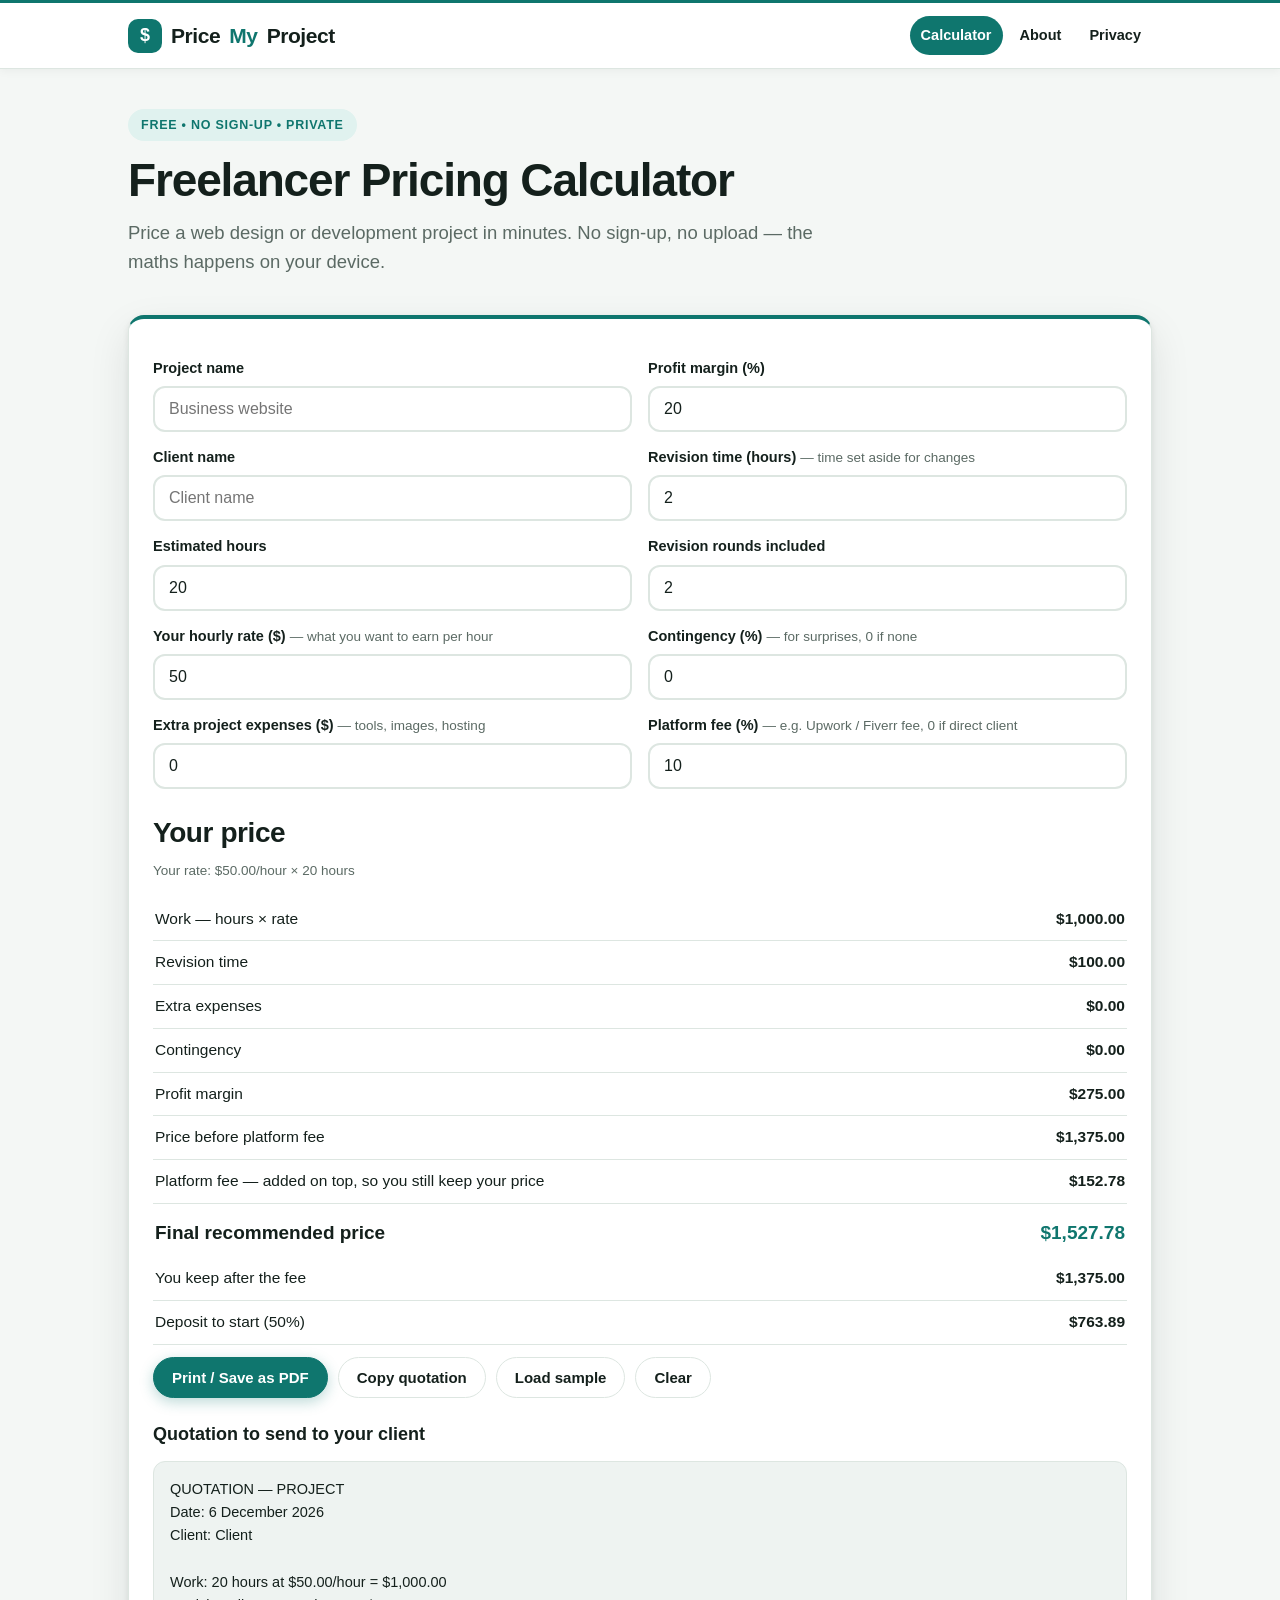
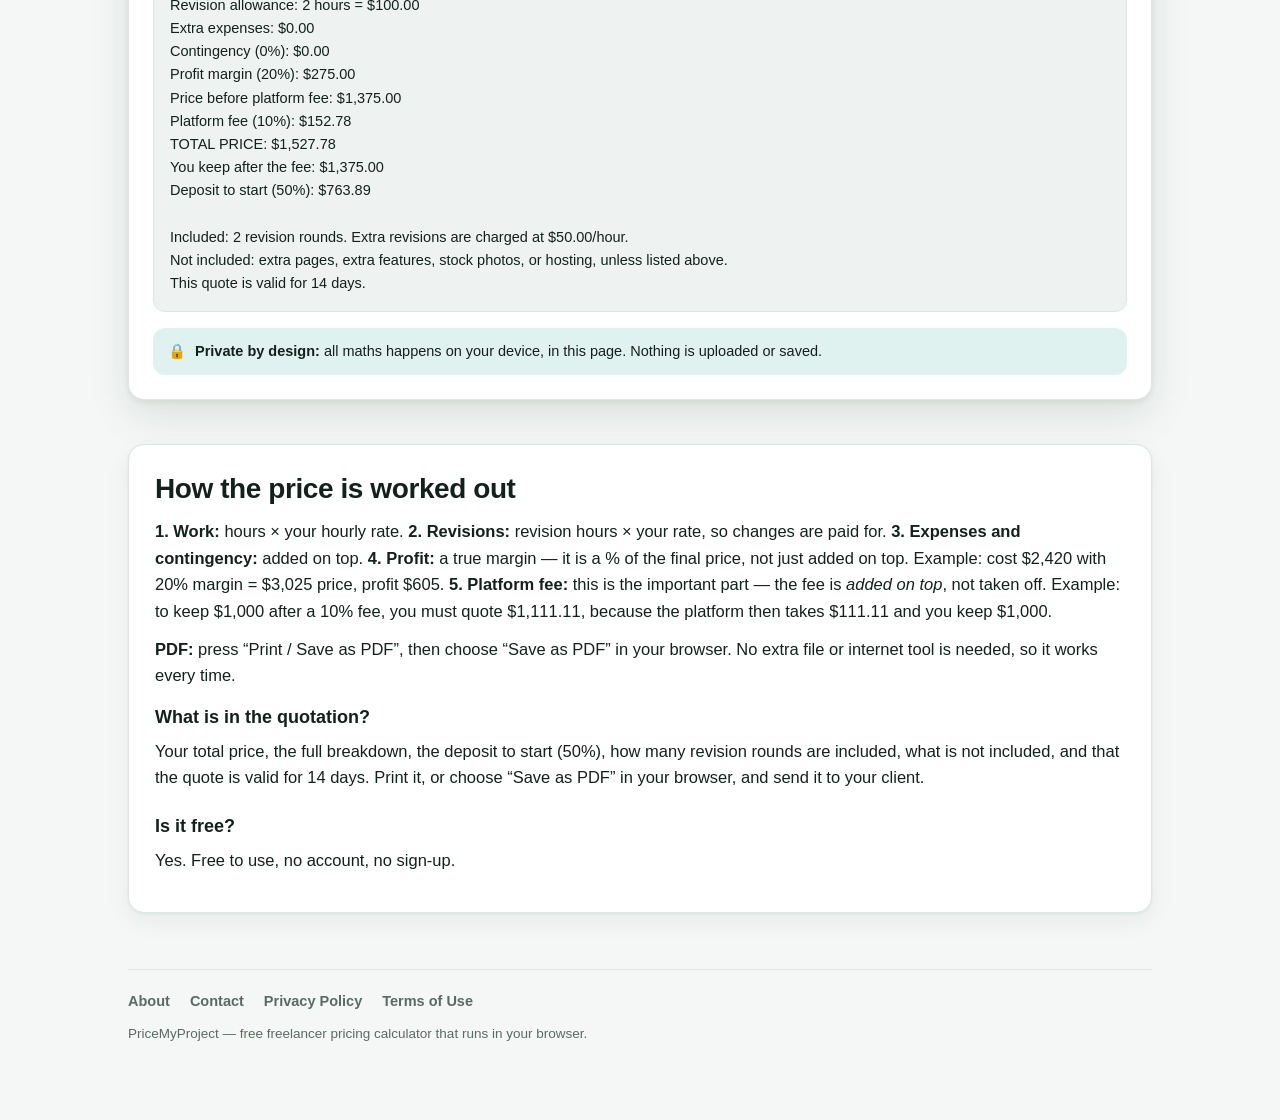
==== index.html @ f0bb650f "Add Freelancer Pricing Calculator — free static site with true-margin maths and print-to-PDF quotati" ====
<!doctype html>
<html lang="en">
<head>
<meta charset="utf-8"/>
<meta name="viewport" content="width=device-width, initial-scale=1, viewport-fit=cover"/>
<meta name="color-scheme" content="light dark"/>
<link rel="icon" href="data:,"/>
<title>Freelancer Pricing Calculator — Price Your Project</title>
<meta name="description" content="Free freelancer pricing calculator for web designers and developers. Enter your hours, rate, expenses, profit margin and revision time, and get a clear project price with a printable quotation."/>
<link rel="canonical" href="https://datawithsaqib.github.io/freelancer-pricing-calculator/"/>
<meta property="og:title" content="Freelancer Pricing Calculator"/>
<meta property="og:description" content="Price a freelance project in minutes. Clear breakdown, platform fee handled correctly, and a printable quotation."/>
<meta property="og:type" content="website"/>
<meta property="og:url" content="https://datawithsaqib.github.io/freelancer-pricing-calculator/"/>
<link rel="stylesheet" href="assets/style.css"/>
</head>
<body>
<header class="site-header">
  <div class="wrap">
    <a class="logo" href="./">Price<span>My</span>Project</a>
    <nav class="main-nav" aria-label="Main navigation">
      <a href="./" aria-current="page">Calculator</a>
      <a href="about/">About</a>
      <a href="privacy/">Privacy</a>
    </nav>
  </div>
</header>
<div class="wrap">
<main>
  <header class="hero">
    <h1>Freelancer Pricing Calculator</h1>
    <p class="lede">Price a web design or development project in minutes. No sign-up, no upload — the maths happens on your device.</p>
  </header>

  <section aria-label="Pricing calculator" style="margin-top:20px">
    <div class="card tool-card">
      <div class="grid2">
        <div>
          <label class="field" for="project">Project name</label>
          <input type="text" id="project" placeholder="Business website"/>
          <label class="field" for="client">Client name</label>
          <input type="text" id="client" placeholder="Client name"/>
          <label class="field" for="hours">Estimated hours</label>
          <input type="number" id="hours" min="0" step="0.5" value="20"/>
          <label class="field" for="rate">Your hourly rate ($) <span>— what you want to earn per hour</span></label>
          <input type="number" id="rate" min="0" step="1" value="50"/>
          <label class="field" for="expenses">Extra project expenses ($) <span>— tools, images, hosting</span></label>
          <input type="number" id="expenses" min="0" step="1" value="0"/>
        </div>
        <div>
          <label class="field" for="margin">Profit margin (%)</label>
          <input type="number" id="margin" min="0" step="1" value="20"/>
          <label class="field" for="revHours">Revision time (hours) <span>— time set aside for changes</span></label>
          <input type="number" id="revHours" min="0" step="0.5" value="2"/>
          <label class="field" for="rounds">Revision rounds included</label>
          <input type="number" id="rounds" min="0" step="1" value="2"/>
          <label class="field" for="contingency">Contingency (%) <span>— for surprises, 0 if none</span></label>
          <input type="number" id="contingency" min="0" step="1" value="0"/>
          <label class="field" for="fee">Platform fee (%) <span>— e.g. Upwork / Fiverr fee, 0 if direct client</span></label>
          <input type="number" id="fee" min="0" max="99" step="1" value="10"/>
        </div>
      </div>

      <h2 style="margin-top:26px">Your price</h2>
      <p class="small" id="rRateNote"></p>
      <ul class="breakdown">
        <li><span>Work — hours × rate</span><b id="rLabour">$0.00</b></li>
        <li><span>Revision time</span><b id="rRevision">$0.00</b></li>
        <li><span>Extra expenses</span><b id="rExpenses">$0.00</b></li>
        <li><span>Contingency</span><b id="rCont">$0.00</b></li>
        <li><span>Profit margin</span><b id="rProfit">$0.00</b></li>
        <li><span>Price before platform fee</span><b id="rBeforeFee">$0.00</b></li>
        <li><span>Platform fee — added on top, so you still keep your price</span><b id="rFee">$0.00</b></li>
        <li class="total"><span>Final recommended price</span><b id="rFinal">$0.00</b></li>
        <li><span>You keep after the fee</span><b id="rKeep">$0.00</b></li>
        <li><span>Deposit to start (50%)</span><b id="rDeposit">$0.00</b></li>
      </ul>

      <div class="btnrow">
        <button class="btn primary" id="btnPrint" type="button">Print / Save as PDF</button>
        <button class="btn" id="btnCopy" type="button">Copy quotation</button>
        <button class="btn" id="btnSample" type="button">Load sample</button>
        <button class="btn" id="btnClear" type="button">Clear</button>
        <span class="small" id="copyMsg" role="status"></span>
      </div>

      <h3 style="margin-top:22px">Quotation to send to your client</h3>
      <div class="quote" id="quoteText"></div>

      <div class="privacy-note">
        <span aria-hidden="true">🔒</span>
        <span><strong>Private by design:</strong> all maths happens on your device, in this page. Nothing is uploaded or saved.</span>
      </div>
    </div>
  </section>

  <section class="info-card" aria-label="How it works">
    <h2>How the price is worked out</h2>
    <p><strong>1. Work:</strong> hours × your hourly rate. <strong>2. Revisions:</strong> revision hours × your rate, so changes are paid for. <strong>3. Expenses and contingency:</strong> added on top. <strong>4. Profit:</strong> a true margin — it is a % of the final price, not just added on top. Example: cost $2,420 with 20% margin = $3,025 price, profit $605. <strong>5. Platform fee:</strong> this is the important part — the fee is <em>added on top</em>, not taken off. Example: to keep $1,000 after a 10% fee, you must quote $1,111.11, because the platform then takes $111.11 and you keep $1,000.</p>
    <p><strong>PDF:</strong> press “Print / Save as PDF”, then choose “Save as PDF” in your browser. No extra file or internet tool is needed, so it works every time.</p>
    <h3>What is in the quotation?</h3>
    <p>Your total price, the full breakdown, the deposit to start (50%), how many revision rounds are included, what is not included, and that the quote is valid for 14 days. Print it, or choose “Save as PDF” in your browser, and send it to your client.</p>
    <h3>Is it free?</h3>
    <p>Yes. Free to use, no account, no sign-up.</p>
  </section>
</main>
<footer class="site-footer">
  <nav aria-label="Footer">
    <a href="about/">About</a>
    <a href="contact/">Contact</a>
    <a href="privacy/">Privacy Policy</a>
    <a href="terms/">Terms of Use</a>
  </nav>
  <p class="small">PriceMyProject — free freelancer pricing calculator that runs in your browser.</p>
</footer>
</div>
<script src="assets/app.js"></script>
</body>
</html>
---- assets/style.css ----
/* Freelancer Pricing Calculator — shared styles. No external fonts or scripts. */
:root{
  --bg:#f4f7f5; --surface:#ffffff; --surface2:#eef3f1; --ink:#14201c; --muted:#5b6a64;
  --line:#dde6e1; --accent:#0f766e; --accent-dark:#0b5e57; --accent-ink:#ffffff;
  --accent-soft:#e0f2ef; --accent-tint:#f0faf8;
  --radius:16px; --radius-sm:12px;
  --shadow:0 1px 3px rgba(20,32,28,.06),0 8px 24px rgba(20,32,28,.06);
  --shadow-lg:0 2px 6px rgba(20,32,28,.08),0 16px 40px rgba(20,32,28,.10);
}
@media (prefers-color-scheme: dark){
  :root{
    --bg:#101614; --surface:#1a211e; --surface2:#222c27; --ink:#e9efec; --muted:#a6b3ac;
    --line:#313d37; --accent:#2dd4bf; --accent-dark:#5eead4; --accent-ink:#06231f;
    --accent-soft:#123a36; --accent-tint:#142522;
    --shadow:0 1px 3px rgba(0,0,0,.3),0 8px 24px rgba(0,0,0,.3);
    --shadow-lg:0 2px 6px rgba(0,0,0,.35),0 16px 40px rgba(0,0,0,.4);
  }
}
*{box-sizing:border-box}
html{scroll-behavior:smooth}
body{margin:0;background:var(--bg);color:var(--ink);font-family:-apple-system,BlinkMacSystemFont,"Segoe UI",Roboto,Helvetica,Arial,sans-serif;line-height:1.6;font-size:16.5px}
.wrap{max-width:1060px;margin:0 auto;padding:0 18px 64px}
h1{font-size:clamp(32px,5.5vw,46px);line-height:1.1;margin:0 0 12px;letter-spacing:-.025em;font-weight:800}
h2{font-size:clamp(22px,3.4vw,28px);line-height:1.25;margin:0 0 10px;letter-spacing:-.015em;font-weight:750}
h3{font-size:18px;margin:0 0 6px;font-weight:700}
p{margin:0 0 12px}
.small{font-size:13.5px;color:var(--muted)}
a{color:var(--accent)}
a:hover{color:var(--accent-dark)}
.sr{position:absolute;width:1px;height:1px;overflow:hidden;clip:rect(0 0 0 0)}

/* Header — sticky, with a teal top edge */
.site-header{position:sticky;top:0;z-index:20;background:var(--surface);border-top:3px solid var(--accent);border-bottom:1px solid var(--line);box-shadow:0 1px 10px rgba(20,32,28,.06)}
.site-header .wrap{display:flex;flex-wrap:wrap;align-items:center;gap:6px 22px;padding-top:13px;padding-bottom:13px}
.logo{display:inline-flex;align-items:center;gap:9px;font-size:21px;font-weight:800;letter-spacing:-.02em;color:var(--ink);text-decoration:none}
.logo::before{content:"$";display:inline-grid;place-items:center;width:34px;height:34px;border-radius:10px;background:var(--accent);color:var(--accent-ink);font-size:18px;font-weight:800;letter-spacing:0;flex:none}
.logo span{color:var(--accent)}
.main-nav{display:flex;flex-wrap:wrap;align-items:center;gap:2px 6px;margin-left:auto}
.main-nav a{color:var(--ink);text-decoration:none;font-size:14.5px;font-weight:600;padding:8px 11px;border-radius:999px}
.main-nav a:hover{background:var(--accent-soft);color:var(--accent)}
.main-nav a[aria-current="page"]{background:var(--accent);color:var(--accent-ink)}
.main-nav details{position:relative}
.main-nav summary{cursor:pointer;font-size:14.5px;font-weight:600;list-style:none;padding:8px 11px;border-radius:999px}
.main-nav summary:hover{background:var(--accent-soft);color:var(--accent)}
.main-nav summary::-webkit-details-marker{display:none}
.main-nav details .menu{position:absolute;right:0;top:calc(100% + 6px);z-index:10;min-width:230px;background:var(--surface);border:1px solid var(--line);border-radius:12px;padding:6px;box-shadow:var(--shadow-lg)}
.main-nav details .menu a{display:block;padding:9px 11px;border-radius:8px}
.main-nav details .menu a:hover{background:var(--surface2)}

/* Hero / tool */
header.hero{padding:40px 0 6px}
header.hero::before{content:"Free  •  No sign-up  •  Private";display:inline-block;margin-bottom:14px;padding:6px 13px;border-radius:999px;background:var(--accent-soft);color:var(--accent);font-size:12.5px;font-weight:700;letter-spacing:.06em;text-transform:uppercase}
.lede{font-size:18.5px;color:var(--muted);max-width:700px}
section{margin-top:44px}
.card{background:var(--surface);border:1px solid var(--line);border-radius:var(--radius);padding:22px;box-shadow:var(--shadow)}
.grid2{display:grid;grid-template-columns:1fr 1fr;gap:16px}
.grid3{display:grid;grid-template-columns:repeat(3,1fr);gap:16px}
@media(max-width:760px){.grid2,.grid3{grid-template-columns:1fr}}
/* The tool itself: the star of the page */
.tool-card{padding:24px;border:1px solid var(--line);border-top:4px solid var(--accent);box-shadow:var(--shadow-lg)}
textarea{width:100%;min-height:210px;resize:vertical;border:2px solid var(--line);border-radius:var(--radius-sm);background:var(--surface);color:var(--ink);padding:16px;font-size:17px;line-height:1.65;font-family:inherit}
textarea:focus{outline:none;border-color:var(--accent);box-shadow:0 0 0 4px var(--accent-soft)}
textarea::placeholder{color:var(--muted)}
.stats{display:grid;grid-template-columns:repeat(4,1fr);gap:10px;margin:16px 0}
@media(max-width:640px){.stats{grid-template-columns:repeat(2,1fr)}}
.stat{background:var(--surface2);border:1px solid var(--line);border-radius:var(--radius-sm);padding:14px 10px;text-align:center}
.stat b{display:block;font-size:27px;line-height:1.1;color:var(--accent);font-weight:800;letter-spacing:-.02em}
.stat span{display:block;margin-top:4px;font-size:12px;color:var(--muted);text-transform:uppercase;letter-spacing:.05em;font-weight:600}
.stat:first-child{background:var(--accent);border-color:var(--accent)}
.stat:first-child b{color:#ffffff}
.stat:first-child span{color:#c8ece7}
.btnrow{display:flex;flex-wrap:wrap;gap:10px;margin-top:12px;align-items:center}
.btn{appearance:none;border:1.5px solid var(--line);background:var(--surface);color:var(--ink);padding:11px 18px;border-radius:999px;font-size:15px;font-weight:700;cursor:pointer;transition:background .15s,border-color .15s,color .15s,transform .15s,box-shadow .15s}
.btn:hover{border-color:var(--accent);color:var(--accent);transform:translateY(-1px);box-shadow:0 4px 12px rgba(15,118,110,.15)}
.btn:focus-visible{outline:2px solid var(--accent);outline-offset:2px}
.btn.primary{background:var(--accent);color:var(--accent-ink);border-color:var(--accent);box-shadow:0 4px 14px rgba(15,118,110,.28)}
.btn.primary:hover{background:var(--accent-dark);border-color:var(--accent-dark);color:var(--accent-ink)}
.btn:active{transform:translateY(0)}
.privacy-note{display:flex;gap:9px;align-items:flex-start;background:var(--accent-soft);border-radius:var(--radius-sm);padding:12px 15px;font-size:14.5px;margin-top:16px}
.casegrid{display:grid;grid-template-columns:repeat(3,1fr);gap:9px;margin-top:4px}
@media(max-width:640px){.casegrid{grid-template-columns:repeat(2,1fr)}}
.casegrid .btn{border-radius:var(--radius-sm);padding:11px 10px}
.tool-links{display:flex;flex-wrap:wrap;gap:9px;margin:0}
.tool-links a{background:var(--surface);border:1.5px solid var(--line);color:var(--ink);text-decoration:none;padding:10px 16px;border-radius:999px;font-size:14.5px;font-weight:700;box-shadow:var(--shadow);transition:border-color .15s,color .15s,transform .15s}
.tool-links a:hover{border-color:var(--accent);color:var(--accent);transform:translateY(-1px)}
/* Info / SEO sections: white cards, generous breathing room */
.info-card{background:var(--surface);border:1px solid var(--line);border-radius:var(--radius);padding:26px;box-shadow:var(--shadow)}
.info-card h2{margin-bottom:12px}
.info-card h3{margin-top:22px}
.info-card h3:first-of-type{margin-top:14px}
.faq h3{margin-top:20px}
.faq h3:first-child{margin-top:0}
ul.plain{margin:0;padding-left:20px}
ul.plain li{margin-bottom:8px}
/* Homepage feature cards */
.grid3 .card{transition:transform .15s,box-shadow .15s}
.grid3 .card:hover{transform:translateY(-3px);box-shadow:var(--shadow-lg)}
.grid3 .card h3{color:var(--accent)}
footer.site-footer{margin-top:56px;border-top:1px solid var(--line);padding-top:20px}
footer.site-footer nav{display:flex;flex-wrap:wrap;gap:6px 20px;margin-bottom:10px}
footer.site-footer a{color:var(--muted);text-decoration:none;font-size:14.5px;font-weight:600}
footer.site-footer a:hover{color:var(--accent)}
@media(max-width:640px){
  body{font-size:16px}
  .wrap{padding-left:15px;padding-right:15px}
  header.hero{padding-top:28px}
  .tool-card{padding:18px}
  .info-card{padding:20px}
  .main-nav{margin-left:0;flex-wrap:nowrap;overflow-x:auto;max-width:100%;padding-bottom:2px}
  .main-nav a,.main-nav summary{white-space:nowrap}
  .btn{padding:11px 16px}
}
@media (prefers-reduced-motion: reduce){
  html{scroll-behavior:auto}
  *{transition:none !important}
}

/* Calculator form */
label.field{display:block;font-weight:700;font-size:14.5px;margin:14px 0 6px}
label.field span{font-weight:400;color:var(--muted);font-size:13.5px}
input[type=number],input[type=text]{width:100%;border:2px solid var(--line);border-radius:12px;background:var(--surface);color:var(--ink);padding:12px 14px;font-size:16px;font-family:inherit}
input[type=number]:focus,input[type=text]:focus{outline:none;border-color:var(--accent);box-shadow:0 0 0 4px var(--accent-soft)}
.breakdown{margin:16px 0 0;padding:0;list-style:none}
.breakdown li{display:flex;justify-content:space-between;gap:12px;padding:9px 2px;border-bottom:1px solid var(--line);font-size:15.5px}
.breakdown li b{white-space:nowrap}
.breakdown li.total{font-size:19px;font-weight:800;border-bottom:none;padding-top:14px}
.breakdown li.total b{color:var(--accent)}
.quote{white-space:pre-wrap;background:var(--surface2);border:1px solid var(--line);border-radius:12px;padding:16px;font-size:14.5px;line-height:1.6;margin-top:12px}
@media print{ .site-header,.btnrow,.privacy-note{display:none !important} body{background:#fff} .card{box-shadow:none} }
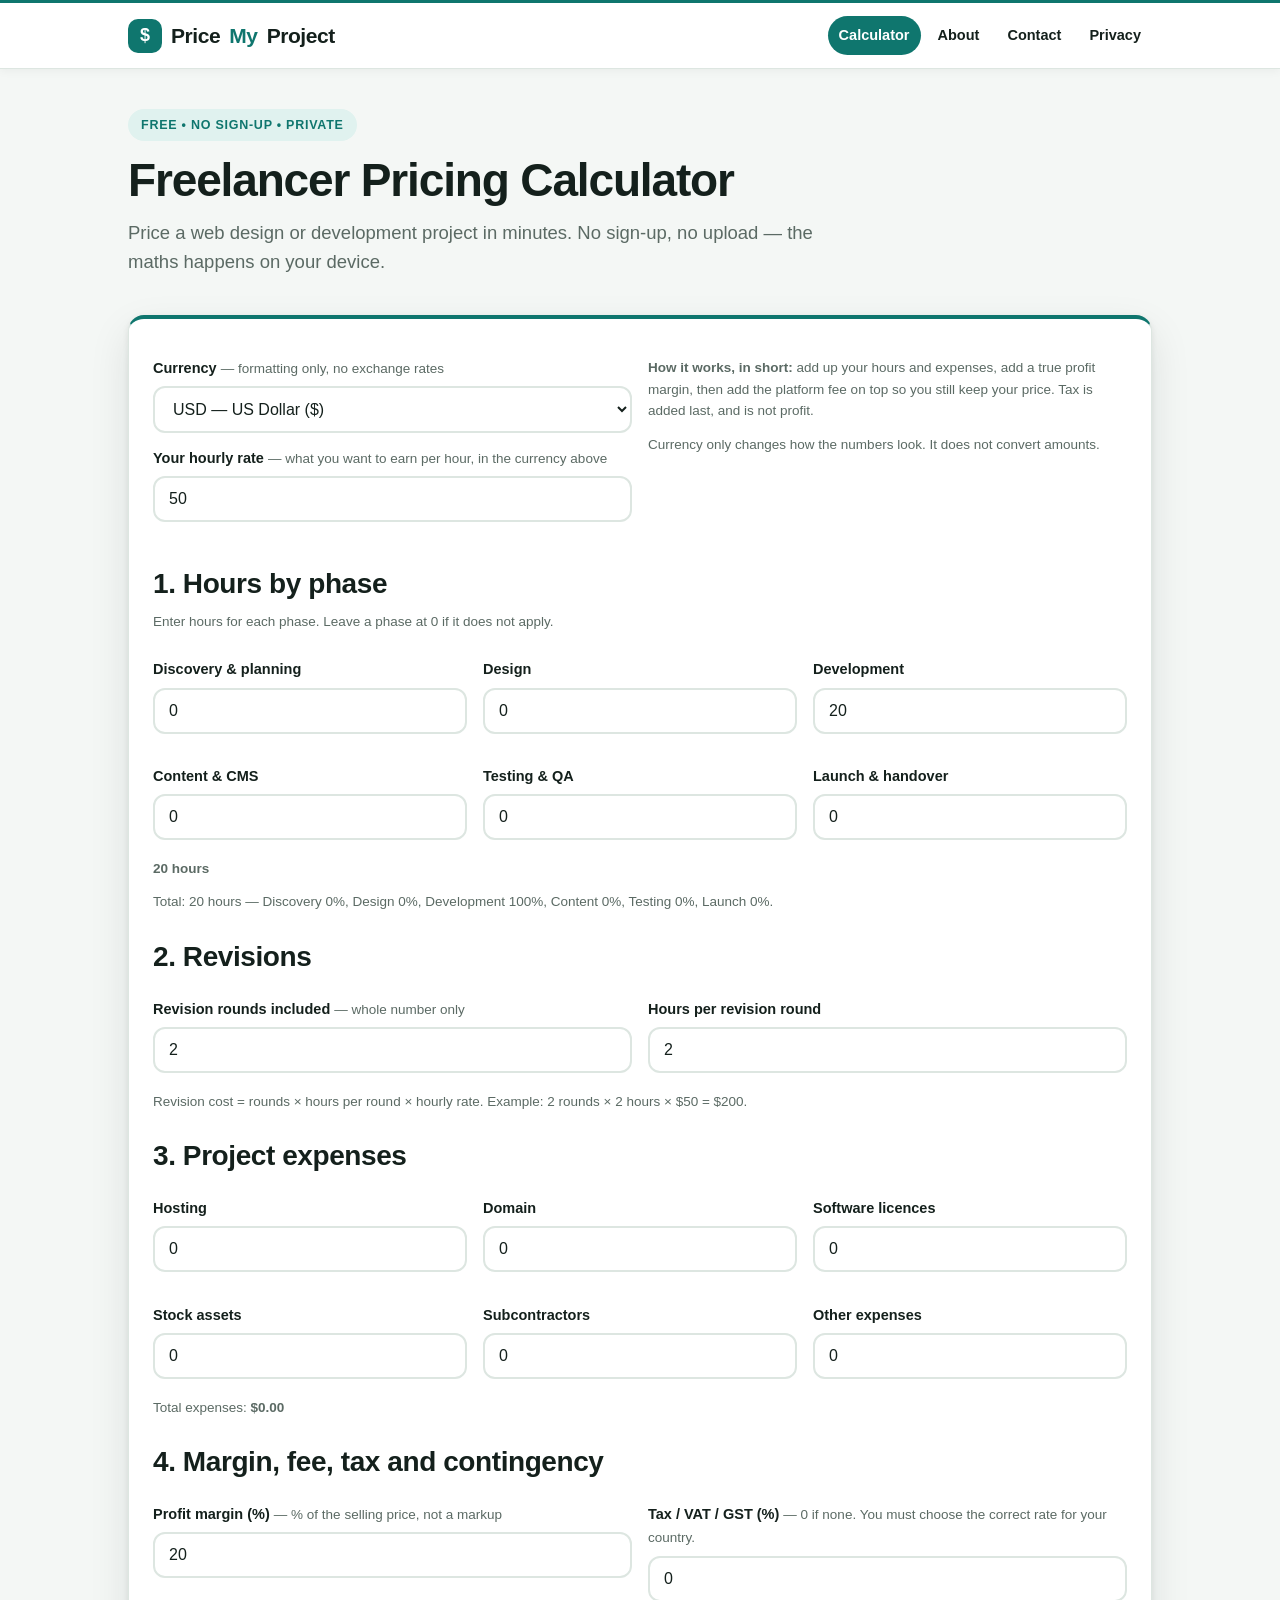
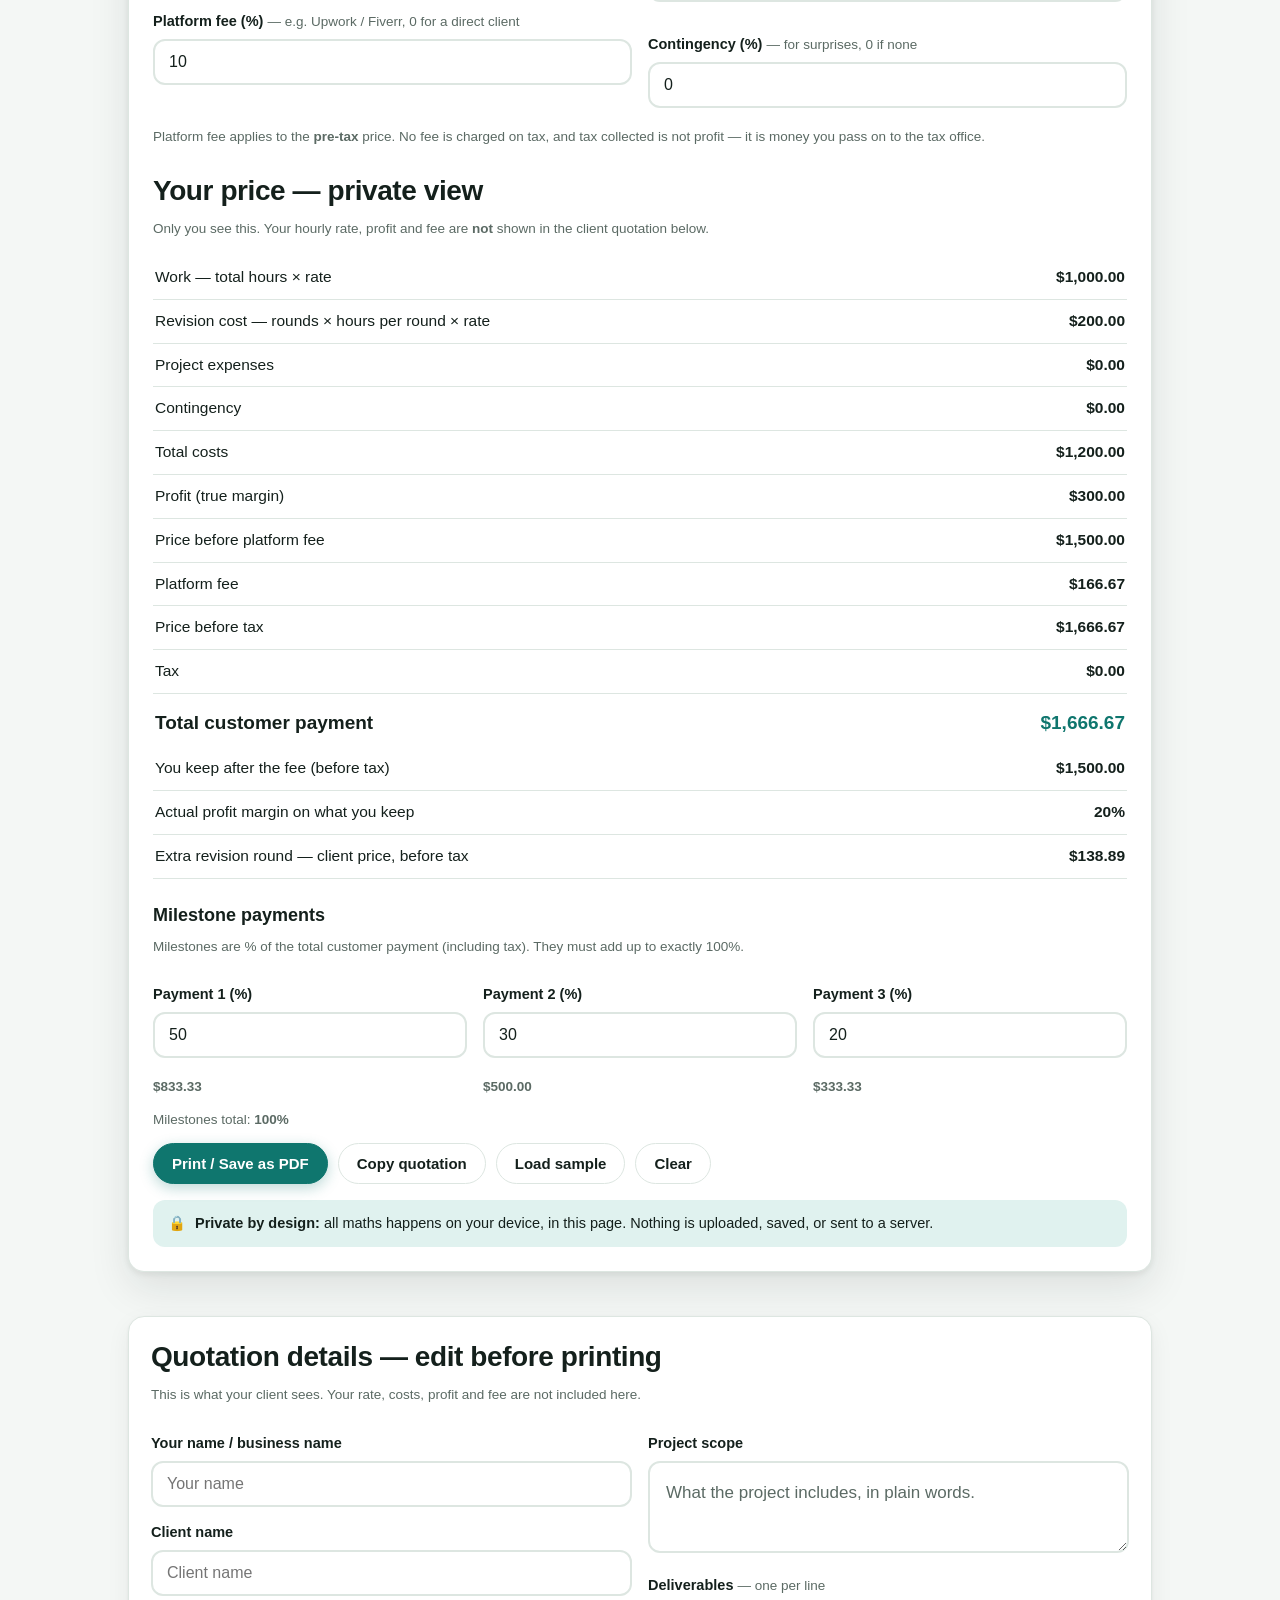
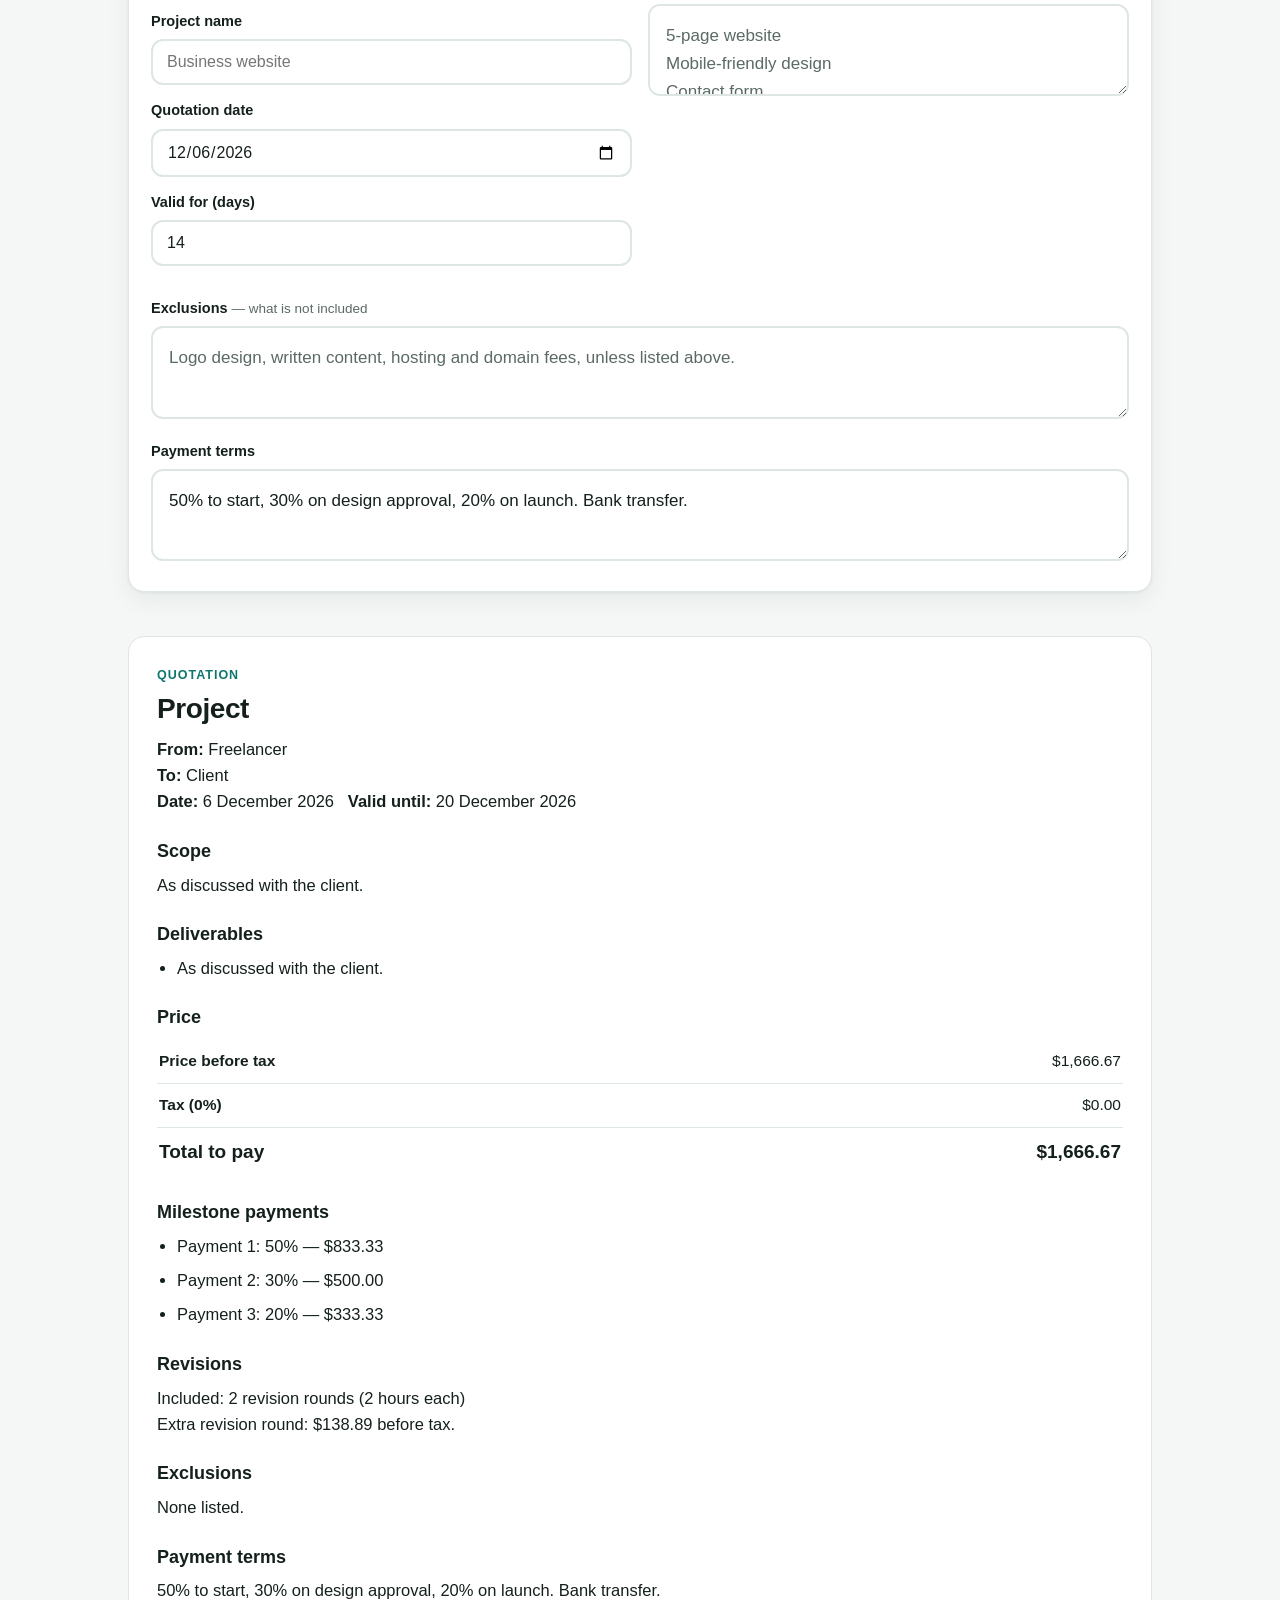
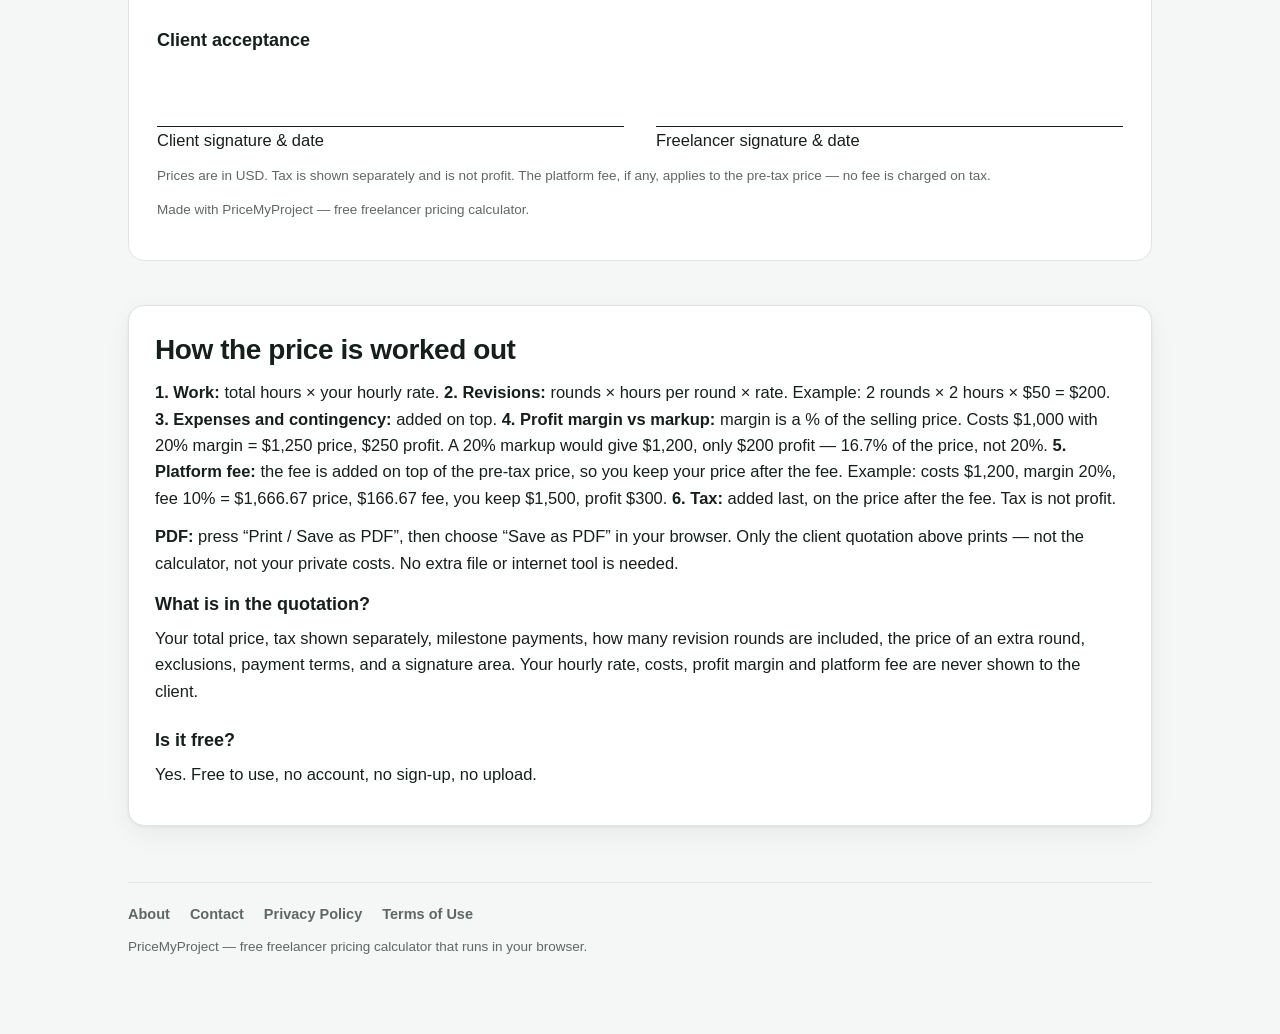
==== commit 236fd514: "Fix calculator: revision x rounds, true margin, fee gross-up, tax, validation, phases, itemised expe" ====
--- a/index.html
+++ b/index.html
@@ -6,75 +6,132 @@
 <meta name="color-scheme" content="light dark"/>
 <link rel="icon" href="data:,"/>
 <title>Freelancer Pricing Calculator — Price Your Project</title>
-<meta name="description" content="Free freelancer pricing calculator for web designers and developers. Enter your hours, rate, expenses, profit margin and revision time, and get a clear project price with a printable quotation."/>
+<meta name="description" content="Free freelancer pricing calculator for web designers and developers. Enter hours by phase, expenses, profit margin, platform fee and tax, and get a clear project price with a printable client quotation. No sign-up, no upload."/>
 <link rel="canonical" href="https://datawithsaqib.github.io/freelancer-pricing-calculator/"/>
 <meta property="og:title" content="Freelancer Pricing Calculator"/>
-<meta property="og:description" content="Price a freelance project in minutes. Clear breakdown, platform fee handled correctly, and a printable quotation."/>
+<meta property="og:description" content="Price a freelance project in minutes. Correct revision, margin, fee and tax maths, and a printable quotation that hides your private costs."/>
 <meta property="og:type" content="website"/>
 <meta property="og:url" content="https://datawithsaqib.github.io/freelancer-pricing-calculator/"/>
 <link rel="stylesheet" href="assets/style.css"/>
 </head>
 <body>
-<header class="site-header">
+<header class="site-header no-print">
   <div class="wrap">
     <a class="logo" href="./">Price<span>My</span>Project</a>
     <nav class="main-nav" aria-label="Main navigation">
       <a href="./" aria-current="page">Calculator</a>
       <a href="about/">About</a>
+      <a href="contact/">Contact</a>
       <a href="privacy/">Privacy</a>
     </nav>
   </div>
 </header>
 <div class="wrap">
 <main>
-  <header class="hero">
+  <header class="hero no-print">
     <h1>Freelancer Pricing Calculator</h1>
     <p class="lede">Price a web design or development project in minutes. No sign-up, no upload — the maths happens on your device.</p>
   </header>
 
-  <section aria-label="Pricing calculator" style="margin-top:20px">
+  <div id="errorBox" class="error-box no-print" role="alert" hidden>
+    <strong>Please fix the problems below.</strong>
+    <p id="errorSummary" style="margin:6px 0 0"></p>
+  </div>
+
+  <section aria-label="Pricing calculator" class="no-print" style="margin-top:20px">
     <div class="card tool-card">
       <div class="grid2">
         <div>
-          <label class="field" for="project">Project name</label>
-          <input type="text" id="project" placeholder="Business website"/>
-          <label class="field" for="client">Client name</label>
-          <input type="text" id="client" placeholder="Client name"/>
-          <label class="field" for="hours">Estimated hours</label>
-          <input type="number" id="hours" min="0" step="0.5" value="20"/>
-          <label class="field" for="rate">Your hourly rate ($) <span>— what you want to earn per hour</span></label>
-          <input type="number" id="rate" min="0" step="1" value="50"/>
-          <label class="field" for="expenses">Extra project expenses ($) <span>— tools, images, hosting</span></label>
-          <input type="number" id="expenses" min="0" step="1" value="0"/>
-        </div>
-        <div>
-          <label class="field" for="margin">Profit margin (%)</label>
-          <input type="number" id="margin" min="0" step="1" value="20"/>
-          <label class="field" for="revHours">Revision time (hours) <span>— time set aside for changes</span></label>
-          <input type="number" id="revHours" min="0" step="0.5" value="2"/>
-          <label class="field" for="rounds">Revision rounds included</label>
-          <input type="number" id="rounds" min="0" step="1" value="2"/>
-          <label class="field" for="contingency">Contingency (%) <span>— for surprises, 0 if none</span></label>
-          <input type="number" id="contingency" min="0" step="1" value="0"/>
-          <label class="field" for="fee">Platform fee (%) <span>— e.g. Upwork / Fiverr fee, 0 if direct client</span></label>
-          <input type="number" id="fee" min="0" max="99" step="1" value="10"/>
-        </div>
-      </div>
-
-      <h2 style="margin-top:26px">Your price</h2>
-      <p class="small" id="rRateNote"></p>
+          <label class="field" for="currency">Currency <span>— formatting only, no exchange rates</span></label>
+          <select id="currency">
+            <option value="USD" selected>USD — US Dollar ($)</option>
+            <option value="PKR">PKR — Pakistani Rupee</option>
+            <option value="GBP">GBP — British Pound (£)</option>
+            <option value="EUR">EUR — Euro (€)</option>
+            <option value="CAD">CAD — Canadian Dollar</option>
+            <option value="AUD">AUD — Australian Dollar</option>
+          </select>
+          <label class="field" for="rate">Your hourly rate <span>— what you want to earn per hour, in the currency above</span></label>
+          <input type="number" id="rate" min="0" step="0.01" inputmode="decimal" value="50" aria-describedby="err-rate"/>
+          <span class="err" id="err-rate"></span>
+        </div>
+        <div>
+          <p class="small" style="margin-top:14px"><strong>How it works, in short:</strong> add up your hours and expenses, add a true profit margin, then add the platform fee on top so you still keep your price. Tax is added last, and is not profit.</p>
+          <p class="small">Currency only changes how the numbers look. It does not convert amounts.</p>
+        </div>
+      </div>
+
+      <h2 style="margin-top:26px">1. Hours by phase</h2>
+      <p class="small">Enter hours for each phase. Leave a phase at 0 if it does not apply.</p>
+      <div class="phase-grid">
+        <div><label class="field" for="phDiscovery">Discovery &amp; planning</label><input type="number" id="phDiscovery" min="0" step="0.5" inputmode="decimal" value="0"/><span class="err" id="err-phDiscovery"></span></div>
+        <div><label class="field" for="phDesign">Design</label><input type="number" id="phDesign" min="0" step="0.5" inputmode="decimal" value="0"/><span class="err" id="err-phDesign"></span></div>
+        <div><label class="field" for="phDev">Development</label><input type="number" id="phDev" min="0" step="0.5" inputmode="decimal" value="20"/><span class="err" id="err-phDev"></span></div>
+        <div><label class="field" for="phContent">Content &amp; CMS</label><input type="number" id="phContent" min="0" step="0.5" inputmode="decimal" value="0"/><span class="err" id="err-phContent"></span></div>
+        <div><label class="field" for="phTesting">Testing &amp; QA</label><input type="number" id="phTesting" min="0" step="0.5" inputmode="decimal" value="0"/><span class="err" id="err-phTesting"></span></div>
+        <div><label class="field" for="phLaunch">Launch &amp; handover</label><input type="number" id="phLaunch" min="0" step="0.5" inputmode="decimal" value="0"/><span class="err" id="err-phLaunch"></span></div>
+      </div>
+      <p class="small"><strong id="rTotalHours">20 hours</strong></p>
+      <p class="small" id="rPhaseNote"></p>
+
+      <h2 style="margin-top:26px">2. Revisions</h2>
+      <div class="grid2">
+        <div><label class="field" for="rounds">Revision rounds included <span>— whole number only</span></label><input type="number" id="rounds" min="0" step="1" inputmode="numeric" value="2"/><span class="err" id="err-rounds"></span></div>
+        <div><label class="field" for="revHours">Hours per revision round</label><input type="number" id="revHours" min="0" step="0.5" inputmode="decimal" value="2"/><span class="err" id="err-revHours"></span></div>
+      </div>
+      <p class="small">Revision cost = rounds × hours per round × hourly rate. Example: 2 rounds × 2 hours × $50 = $200.</p>
+
+      <h2 style="margin-top:26px">3. Project expenses</h2>
+      <div class="phase-grid">
+        <div><label class="field" for="exHosting">Hosting</label><input type="number" id="exHosting" min="0" step="0.01" inputmode="decimal" value="0"/><span class="err" id="err-exHosting"></span></div>
+        <div><label class="field" for="exDomain">Domain</label><input type="number" id="exDomain" min="0" step="0.01" inputmode="decimal" value="0"/><span class="err" id="err-exDomain"></span></div>
+        <div><label class="field" for="exSoftware">Software licences</label><input type="number" id="exSoftware" min="0" step="0.01" inputmode="decimal" value="0"/><span class="err" id="err-exSoftware"></span></div>
+        <div><label class="field" for="exStock">Stock assets</label><input type="number" id="exStock" min="0" step="0.01" inputmode="decimal" value="0"/><span class="err" id="err-exStock"></span></div>
+        <div><label class="field" for="exSubcontractor">Subcontractors</label><input type="number" id="exSubcontractor" min="0" step="0.01" inputmode="decimal" value="0"/><span class="err" id="err-exSubcontractor"></span></div>
+        <div><label class="field" for="exOther">Other expenses</label><input type="number" id="exOther" min="0" step="0.01" inputmode="decimal" value="0"/><span class="err" id="err-exOther"></span></div>
+      </div>
+      <p class="small">Total expenses: <strong id="rExpensesTotal">$0.00</strong></p>
+
+      <h2 style="margin-top:26px">4. Margin, fee, tax and contingency</h2>
+      <div class="grid2">
+        <div>
+          <label class="field" for="margin">Profit margin (%) <span>— % of the selling price, not a markup</span></label><input type="number" id="margin" min="0" max="99.99" step="0.01" inputmode="decimal" value="20"/><span class="err" id="err-margin"></span>
+          <label class="field" for="fee">Platform fee (%) <span>— e.g. Upwork / Fiverr, 0 for a direct client</span></label><input type="number" id="fee" min="0" max="99.99" step="0.01" inputmode="decimal" value="10"/><span class="err" id="err-fee"></span>
+        </div>
+        <div>
+          <label class="field" for="tax">Tax / VAT / GST (%) <span>— 0 if none. You must choose the correct rate for your country.</span></label><input type="number" id="tax" min="0" max="100" step="0.01" inputmode="decimal" value="0"/><span class="err" id="err-tax"></span>
+          <label class="field" for="contingency">Contingency (%) <span>— for surprises, 0 if none</span></label><input type="number" id="contingency" min="0" max="100" step="0.01" inputmode="decimal" value="0"/><span class="err" id="err-contingency"></span>
+        </div>
+      </div>
+      <p class="small">Platform fee applies to the <strong>pre-tax</strong> price. No fee is charged on tax, and tax collected is not profit — it is money you pass on to the tax office.</p>
+
+      <h2 style="margin-top:26px">Your price — private view</h2>
+      <p class="small">Only you see this. Your hourly rate, profit and fee are <strong>not</strong> shown in the client quotation below.</p>
       <ul class="breakdown">
-        <li><span>Work — hours × rate</span><b id="rLabour">$0.00</b></li>
-        <li><span>Revision time</span><b id="rRevision">$0.00</b></li>
-        <li><span>Extra expenses</span><b id="rExpenses">$0.00</b></li>
+        <li><span>Work — total hours × rate</span><b id="rLabour">$0.00</b></li>
+        <li><span>Revision cost — rounds × hours per round × rate</span><b id="rRevision">$0.00</b></li>
+        <li><span>Project expenses</span><b id="rExpenses">$0.00</b></li>
         <li><span>Contingency</span><b id="rCont">$0.00</b></li>
-        <li><span>Profit margin</span><b id="rProfit">$0.00</b></li>
+        <li><span>Total costs</span><b id="rCost">$0.00</b></li>
+        <li><span>Profit (true margin)</span><b id="rProfit">$0.00</b></li>
         <li><span>Price before platform fee</span><b id="rBeforeFee">$0.00</b></li>
-        <li><span>Platform fee — added on top, so you still keep your price</span><b id="rFee">$0.00</b></li>
-        <li class="total"><span>Final recommended price</span><b id="rFinal">$0.00</b></li>
-        <li><span>You keep after the fee</span><b id="rKeep">$0.00</b></li>
-        <li><span>Deposit to start (50%)</span><b id="rDeposit">$0.00</b></li>
+        <li><span>Platform fee</span><b id="rFee">$0.00</b></li>
+        <li><span>Price before tax</span><b id="rPreTax">$0.00</b></li>
+        <li><span>Tax</span><b id="rTax">$0.00</b></li>
+        <li class="total"><span>Total customer payment</span><b id="rTotal">$0.00</b></li>
+        <li><span>You keep after the fee (before tax)</span><b id="rKeep">$0.00</b></li>
+        <li><span>Actual profit margin on what you keep</span><b id="rActualMargin">—</b></li>
+        <li><span>Extra revision round — client price, before tax</span><b id="rExtraRound">$0.00</b></li>
       </ul>
+
+      <h3 style="margin-top:22px">Milestone payments</h3>
+      <p class="small">Milestones are % of the total customer payment (including tax). They must add up to exactly 100%.</p>
+      <div class="phase-grid">
+        <div><label class="field" for="ms1">Payment 1 (%)</label><input type="number" id="ms1" min="0" max="100" step="0.01" inputmode="decimal" value="50"/><span class="err" id="err-ms1"></span><p class="small"><strong id="rMsAmt1">$0.00</strong></p></div>
+        <div><label class="field" for="ms2">Payment 2 (%)</label><input type="number" id="ms2" min="0" max="100" step="0.01" inputmode="decimal" value="30"/><span class="err" id="err-ms2"></span><p class="small"><strong id="rMsAmt2">$0.00</strong></p></div>
+        <div><label class="field" for="ms3">Payment 3 (%)</label><input type="number" id="ms3" min="0" max="100" step="0.01" inputmode="decimal" value="20"/><span class="err" id="err-ms3"></span><p class="small"><strong id="rMsAmt3">$0.00</strong></p></div>
+      </div>
+      <p class="small">Milestones total: <strong id="rMsSum">100%</strong></p>
 
       <div class="btnrow">
         <button class="btn primary" id="btnPrint" type="button">Print / Save as PDF</button>
@@ -83,28 +140,81 @@
         <button class="btn" id="btnClear" type="button">Clear</button>
         <span class="small" id="copyMsg" role="status"></span>
       </div>
-
-      <h3 style="margin-top:22px">Quotation to send to your client</h3>
-      <div class="quote" id="quoteText"></div>
-
       <div class="privacy-note">
         <span aria-hidden="true">🔒</span>
-        <span><strong>Private by design:</strong> all maths happens on your device, in this page. Nothing is uploaded or saved.</span>
+        <span><strong>Private by design:</strong> all maths happens on your device, in this page. Nothing is uploaded, saved, or sent to a server.</span>
       </div>
     </div>
   </section>
 
-  <section class="info-card" aria-label="How it works">
+  <section aria-label="Quotation details" class="no-print" style="margin-top:44px">
+    <div class="card">
+      <h2>Quotation details — edit before printing</h2>
+      <p class="small">This is what your client sees. Your rate, costs, profit and fee are not included here.</p>
+      <div class="grid2">
+        <div>
+          <label class="field" for="freelancer">Your name / business name</label><input type="text" id="freelancer" placeholder="Your name"/>
+          <label class="field" for="client">Client name</label><input type="text" id="client" placeholder="Client name"/>
+          <label class="field" for="project">Project name</label><input type="text" id="project" placeholder="Business website"/>
+          <label class="field" for="quoteDate">Quotation date</label><input type="date" id="quoteDate"/>
+          <label class="field" for="validDays">Valid for (days)</label><input type="number" id="validDays" min="1" max="365" step="1" value="14"/><span class="err" id="err-validDays"></span>
+        </div>
+        <div>
+          <label class="field" for="scope">Project scope</label><textarea class="short" id="scope" placeholder="What the project includes, in plain words."></textarea>
+          <label class="field" for="deliverables">Deliverables <span>— one per line</span></label><textarea class="short" id="deliverables" placeholder="5-page website&#10;Mobile-friendly design&#10;Contact form"></textarea>
+        </div>
+      </div>
+      <label class="field" for="exclusions">Exclusions <span>— what is not included</span></label><textarea class="short" id="exclusions" placeholder="Logo design, written content, hosting and domain fees, unless listed above."></textarea>
+      <label class="field" for="terms">Payment terms</label><textarea class="short" id="terms">50% to start, 30% on design approval, 20% on launch. Bank transfer.</textarea>
+    </div>
+  </section>
+
+  <section id="quoteSection" aria-label="Client quotation">
+    <div class="quote-sheet">
+      <p class="q-kicker">Quotation</p>
+      <h2 id="qProject">Project</h2>
+      <p><strong>From:</strong> <span id="qFreelancer">Freelancer</span><br/>
+      <strong>To:</strong> <span id="qClient">Client</span><br/>
+      <strong>Date:</strong> <span id="qDate">—</span> &nbsp; <strong>Valid until:</strong> <span id="qValidUntil">—</span></p>
+      <h3>Scope</h3>
+      <p id="qScope">As discussed with the client.</p>
+      <h3>Deliverables</h3>
+      <ul id="qDeliverables" class="plain"></ul>
+      <h3>Price</h3>
+      <table class="q-table">
+        <tr><th>Price before tax</th><td id="qPreTax">$0.00</td></tr>
+        <tr><th><span id="qTaxRate">Tax (0%)</span></th><td id="qTax">$0.00</td></tr>
+        <tr class="q-total"><th>Total to pay</th><td id="qTotal">$0.00</td></tr>
+      </table>
+      <h3>Milestone payments</h3>
+      <ul id="qMilestones" class="plain"></ul>
+      <h3>Revisions</h3>
+      <p>Included: <span id="qRounds">2 revision rounds (2 hours each)</span><br/>Extra revision round: <span id="qExtraRound">$0.00</span> before tax.</p>
+      <h3>Exclusions</h3>
+      <p id="qExclusions">None listed.</p>
+      <h3>Payment terms</h3>
+      <p id="qTerms"></p>
+      <h3>Client acceptance</h3>
+      <div class="sig-grid">
+        <div><p class="sig-line"></p><p>Client signature &amp; date</p></div>
+        <div><p class="sig-line"></p><p>Freelancer signature &amp; date</p></div>
+      </div>
+      <p class="small" id="qNote"></p>
+      <p class="small">Made with PriceMyProject — free freelancer pricing calculator.</p>
+    </div>
+  </section>
+
+  <section class="info-card no-print" aria-label="How it works">
     <h2>How the price is worked out</h2>
-    <p><strong>1. Work:</strong> hours × your hourly rate. <strong>2. Revisions:</strong> revision hours × your rate, so changes are paid for. <strong>3. Expenses and contingency:</strong> added on top. <strong>4. Profit:</strong> a true margin — it is a % of the final price, not just added on top. Example: cost $2,420 with 20% margin = $3,025 price, profit $605. <strong>5. Platform fee:</strong> this is the important part — the fee is <em>added on top</em>, not taken off. Example: to keep $1,000 after a 10% fee, you must quote $1,111.11, because the platform then takes $111.11 and you keep $1,000.</p>
-    <p><strong>PDF:</strong> press “Print / Save as PDF”, then choose “Save as PDF” in your browser. No extra file or internet tool is needed, so it works every time.</p>
+    <p><strong>1. Work:</strong> total hours × your hourly rate. <strong>2. Revisions:</strong> rounds × hours per round × rate. Example: 2 rounds × 2 hours × $50 = $200. <strong>3. Expenses and contingency:</strong> added on top. <strong>4. Profit margin vs markup:</strong> margin is a % of the selling price. Costs $1,000 with 20% margin = $1,250 price, $250 profit. A 20% markup would give $1,200, only $200 profit — 16.7% of the price, not 20%. <strong>5. Platform fee:</strong> the fee is added on top of the pre-tax price, so you keep your price after the fee. Example: costs $1,200, margin 20%, fee 10% = $1,666.67 price, $166.67 fee, you keep $1,500, profit $300. <strong>6. Tax:</strong> added last, on the price after the fee. Tax is not profit.</p>
+    <p><strong>PDF:</strong> press “Print / Save as PDF”, then choose “Save as PDF” in your browser. Only the client quotation above prints — not the calculator, not your private costs. No extra file or internet tool is needed.</p>
     <h3>What is in the quotation?</h3>
-    <p>Your total price, the full breakdown, the deposit to start (50%), how many revision rounds are included, what is not included, and that the quote is valid for 14 days. Print it, or choose “Save as PDF” in your browser, and send it to your client.</p>
+    <p>Your total price, tax shown separately, milestone payments, how many revision rounds are included, the price of an extra round, exclusions, payment terms, and a signature area. Your hourly rate, costs, profit margin and platform fee are never shown to the client.</p>
     <h3>Is it free?</h3>
-    <p>Yes. Free to use, no account, no sign-up.</p>
+    <p>Yes. Free to use, no account, no sign-up, no upload.</p>
   </section>
 </main>
-<footer class="site-footer">
+<footer class="site-footer no-print">
   <nav aria-label="Footer">
     <a href="about/">About</a>
     <a href="contact/">Contact</a>
--- a/assets/style.css
+++ b/assets/style.css
@@ -127,3 +127,42 @@
 .breakdown li.total b{color:var(--accent)}
 .quote{white-space:pre-wrap;background:var(--surface2);border:1px solid var(--line);border-radius:12px;padding:16px;font-size:14.5px;line-height:1.6;margin-top:12px}
 @media print{ .site-header,.btnrow,.privacy-note{display:none !important} body{background:#fff} .card{box-shadow:none} }
+
+/* --- Fixed calculator: validation, phases, quotation --- */
+select{width:100%;border:2px solid var(--line);border-radius:12px;background:var(--surface);color:var(--ink);padding:12px 14px;font-size:16px;font-family:inherit}
+select:focus{outline:none;border-color:var(--accent);box-shadow:0 0 0 4px var(--accent-soft)}
+input[type=date]{width:100%;border:2px solid var(--line);border-radius:12px;background:var(--surface);color:var(--ink);padding:12px 14px;font-size:16px;font-family:inherit}
+input[type=date]:focus{outline:none;border-color:var(--accent);box-shadow:0 0 0 4px var(--accent-soft)}
+textarea.short{min-height:84px}
+.err{display:block;color:#b91c1c;font-size:13.5px;font-weight:600;margin-top:4px;min-height:1em}
+input.invalid,select.invalid,textarea.invalid{border-color:#b91c1c !important;box-shadow:0 0 0 4px rgba(185,28,28,.12)}
+.error-box{background:#fef2f2;border:1.5px solid #b91c1c;border-radius:12px;color:#7f1d1d;padding:14px 16px;margin-top:20px}
+.phase-grid{display:grid;grid-template-columns:repeat(3,1fr);gap:0 16px}
+@media(max-width:760px){.phase-grid{grid-template-columns:repeat(2,1fr)}}
+@media(max-width:480px){.phase-grid{grid-template-columns:1fr}}
+.btn:disabled{opacity:.55;cursor:not-allowed;transform:none;box-shadow:none}
+/* Client quotation sheet — screen view */
+.quote-sheet{background:#fff;color:#14201c;border:1px solid var(--line);border-radius:16px;padding:28px;margin-top:44px}
+.quote-sheet h2{font-size:28px}
+.quote-sheet h3{margin-top:22px}
+.q-kicker{font-size:12.5px;font-weight:700;letter-spacing:.08em;text-transform:uppercase;color:var(--accent);margin-bottom:6px}
+.q-table{width:100%;border-collapse:collapse;margin-top:8px}
+.q-table th,.q-table td{border-bottom:1px solid var(--line);padding:9px 2px;text-align:left;font-size:15.5px}
+.q-table td{text-align:right;white-space:nowrap}
+.q-table tr.q-total th,.q-table tr.q-total td{font-size:19px;font-weight:800;border-bottom:none}
+.sig-grid{display:grid;grid-template-columns:1fr 1fr;gap:32px;margin-top:28px}
+.sig-line{border-bottom:1.5px solid #14201c;height:44px;margin:0}
+/* Print: only the client quotation, clean A4 */
+@media print{
+  @page{size:A4;margin:15mm}
+  body{background:#fff !important;color:#000;font-size:12pt}
+  .no-print{display:none !important}
+  .wrap{max-width:none;padding:0;margin:0}
+  #quoteSection{display:block !important;margin:0}
+  .quote-sheet{border:none;border-radius:0;padding:0;margin:0;box-shadow:none;color:#000}
+  .quote-sheet h2{font-size:22pt}
+  .quote-sheet h3{font-size:13pt;margin-top:16pt;page-break-after:avoid}
+  .quote-sheet p,.quote-sheet li,.q-table th,.q-table td{font-size:11pt}
+  .sig-grid{page-break-inside:avoid}
+  .q-table tr.q-total th,.q-table tr.q-total td{font-size:14pt}
+}
